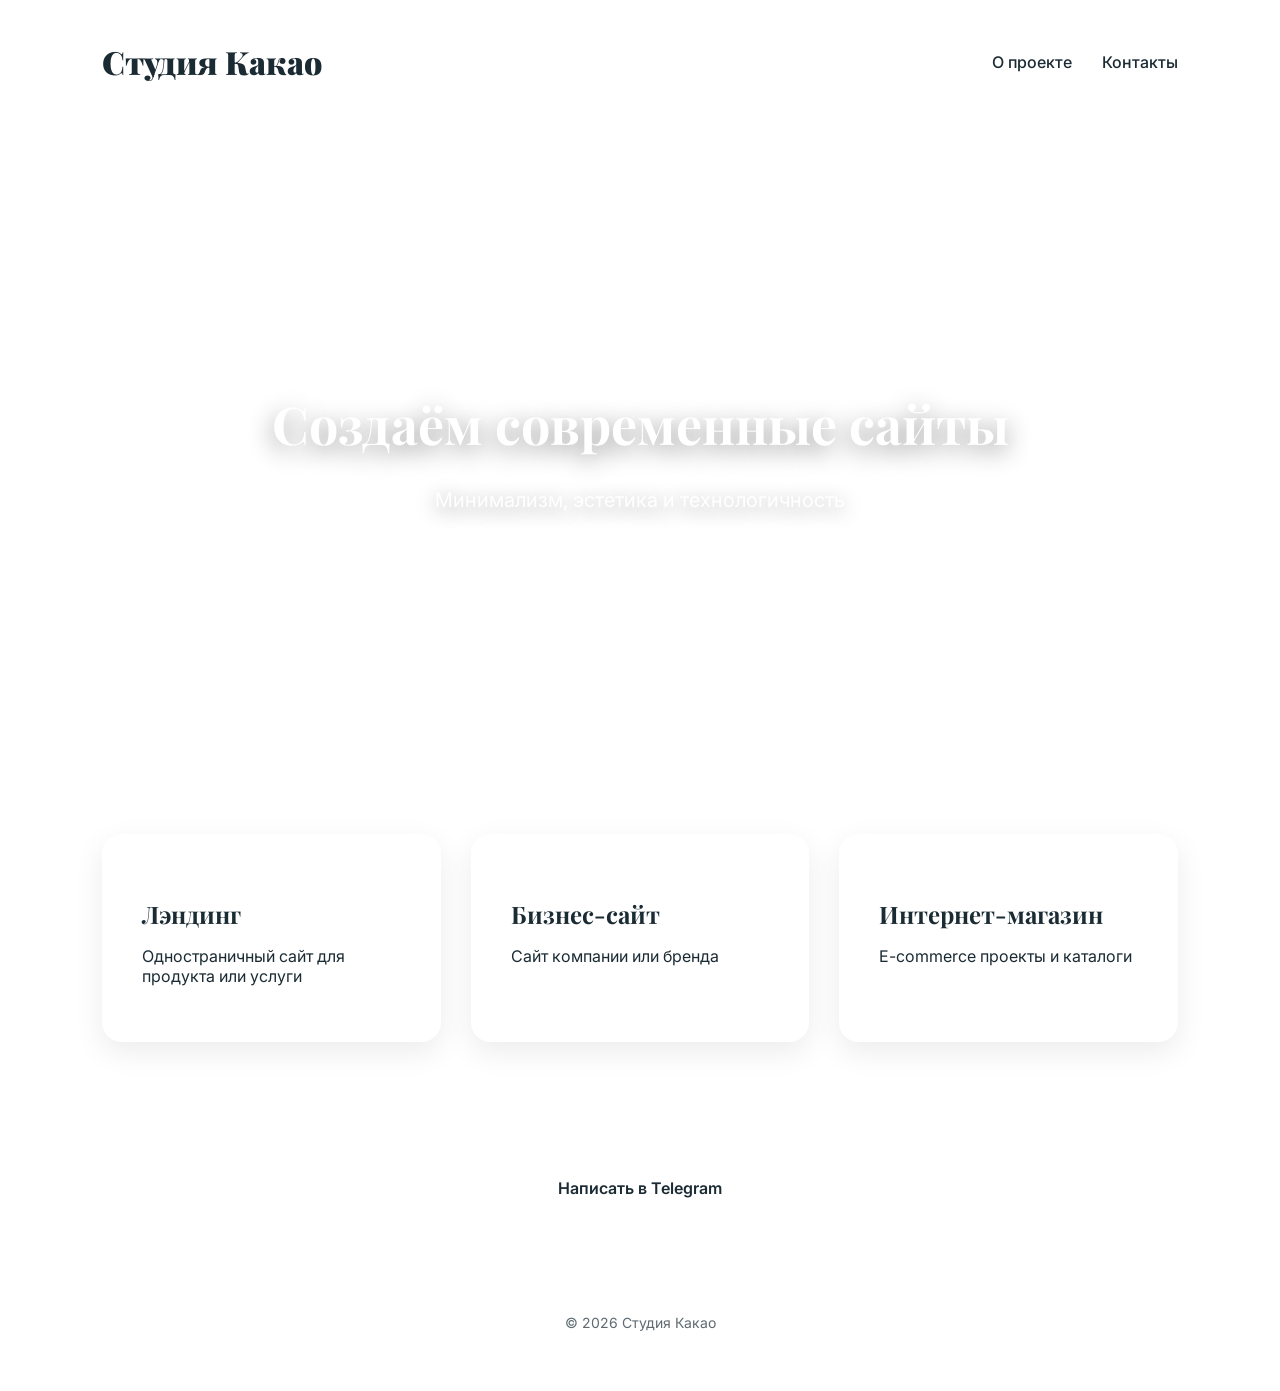
==== about.html @ 7299451a "Add files via upload" ====
<!DOCTYPE html>

<html lang="ru">
<head>

<meta charset="UTF-8">
<meta name="viewport" content="width=device-width, initial-scale=1.0">

<title>Студия Какао</title>

<link href="https://fonts.googleapis.com/css2?family=Playfair+Display:wght@600;700;900&family=Inter:wght@300;400;500;600&display=swap" rel="stylesheet">

<link rel="stylesheet" href="style.css">

</head>

<body>

<nav>

<div class="logo">
<svg width="240" height="60" viewBox="0 0 240 60">
<text x="0" y="45" font-family="Playfair Display" font-size="32" font-weight="900" fill="#1B2B34">
Студия Какао
</text>
</svg>
</div>

<ul>
<li><a href="about.html">О проекте</a></li>
<li><a href="contacts.html">Контакты</a></li>
</ul>

</nav>

<section class="hero">

<h1 class="fade-in">
Создаём современные сайты
</h1>

<p class="fade-in">
Минимализм, эстетика и технологичность
</p>

</section>

<section class="services">

<div class="service-card fade-in">
<h3>Лэндинг</h3>
<p>Одностраничный сайт для продукта или услуги</p>
</div>

<div class="service-card fade-in">
<h3>Бизнес-сайт</h3>
<p>Сайт компании или бренда</p>
</div>

<div class="service-card fade-in">
<h3>Интернет-магазин</h3>
<p>E-commerce проекты и каталоги</p>
</div>

</section>

<a class="telegram-button fade-in"
href="https://t.me/YOUR_USERNAME"
target="_blank">

Написать в Telegram

</a>

<footer>
© 2026 Студия Какао
</footer>

<script src="script.js"></script>

</body>
</html>
---- style.css ----
/* Базовые стили */

body{
margin:0;
font-family:Inter,sans-serif;

background:url(background.jpg);
background-size:cover;
background-position:center;
background-attachment:fixed;

color:#1B2B34;
}

/* Навигация */

nav{
display:flex;
justify-content:space-between;
align-items:center;
padding:30px 8%;
}

nav ul{
display:flex;
gap:30px;
list-style:none;
margin:0;
padding:0;
}

nav a{
text-decoration:none;
color:#1B2B34;
font-weight:500;
transition:0.3s;
}

nav a:hover{
opacity:0.7;
}

/* Hero */

.hero{
height:70vh;
display:flex;
flex-direction:column;
justify-content:center;
align-items:center;
text-align:center;
padding:0 20px;
}

.hero h1{
font-size:52px;
font-family:Playfair Display,serif;
color:#ffffff;
text-shadow:0 6px 25px rgba(0,0,0,0.45);
margin-bottom:10px;
}

.hero p{
color:#ffffff;
font-size:20px;
text-shadow:0 4px 20px rgba(0,0,0,0.45);
max-width:600px;
}

/* Блок услуг */

.services{
display:grid;
grid-template-columns:repeat(auto-fit,minmax(250px,1fr));
gap:30px;
padding:80px 8%;
}

.service-card{
background:rgba(255,255,255,0.35);
backdrop-filter:blur(12px);
padding:40px;
border-radius:20px;
transition:0.35s;
box-shadow:0 10px 30px rgba(0,0,0,0.08);
}

.service-card:hover{
transform:translateY(-8px);
box-shadow:0 20px 45px rgba(0,0,0,0.15);
}

.service-card h3{
font-family:Playfair Display,serif;
font-size:24px;
margin-bottom:10px;
}

/* Кнопка Telegram */

.telegram-button{
display:block;
margin:40px auto;
width:240px;
text-align:center;
padding:16px;

border-radius:40px;

background:rgba(255,255,255,0.45);
backdrop-filter:blur(14px);

text-decoration:none;

color:#1B2B34;
font-weight:600;

transition:0.3s;
}

.telegram-button:hover{
transform:scale(1.05);
box-shadow:0 10px 25px rgba(0,0,0,0.15);
}

/* Страницы */

.page{
padding:120px 8%;
max-width:900px;
margin:auto;
}

.page h1{
font-family:Playfair Display,serif;
font-size:44px;
margin-bottom:20px;
}

/* Блоки "о проекте" */

.about-grid{
display:grid;
grid-template-columns:repeat(auto-fit,minmax(250px,1fr));
gap:30px;
margin-top:40px;
}

.about-card{
background:rgba(255,255,255,0.35);
padding:30px;
border-radius:16px;
transition:0.35s;
box-shadow:0 10px 30px rgba(0,0,0,0.08);
}

.about-card:hover{
transform:translateY(-8px);
box-shadow:0 20px 40px rgba(0,0,0,0.12);
}

.about-card h3{
font-family:Playfair Display,serif;
margin-bottom:10px;
}

/* Контакты */

.contact-card{
margin-top:20px;
padding:20px;
background:rgba(255,255,255,0.45);
border-radius:14px;
box-shadow:0 8px 25px rgba(0,0,0,0.08);
}

.contact-card a{
color:#1B2B34;
text-decoration:none;
font-weight:500;
}

.contact-card a:hover{
text-decoration:underline;
}

/* Footer */

footer{
text-align:center;
padding:60px 0;
opacity:0.7;
font-size:14px;
}

/* Анимация появления */

.fade-in{
opacity:0;
transform:translateY(40px);
transition:1s;
}

.fade-in.visible{
opacity:1;
transform:none;
}

/* Адаптивность */

@media(max-width:768px){

.hero h1{
font-size:36px;
}

.hero p{
font-size:18px;
}

nav{
flex-direction:column;
gap:15px;
}

.services{
padding:60px 6%;
}

.page{
padding:100px 6%;
}

}
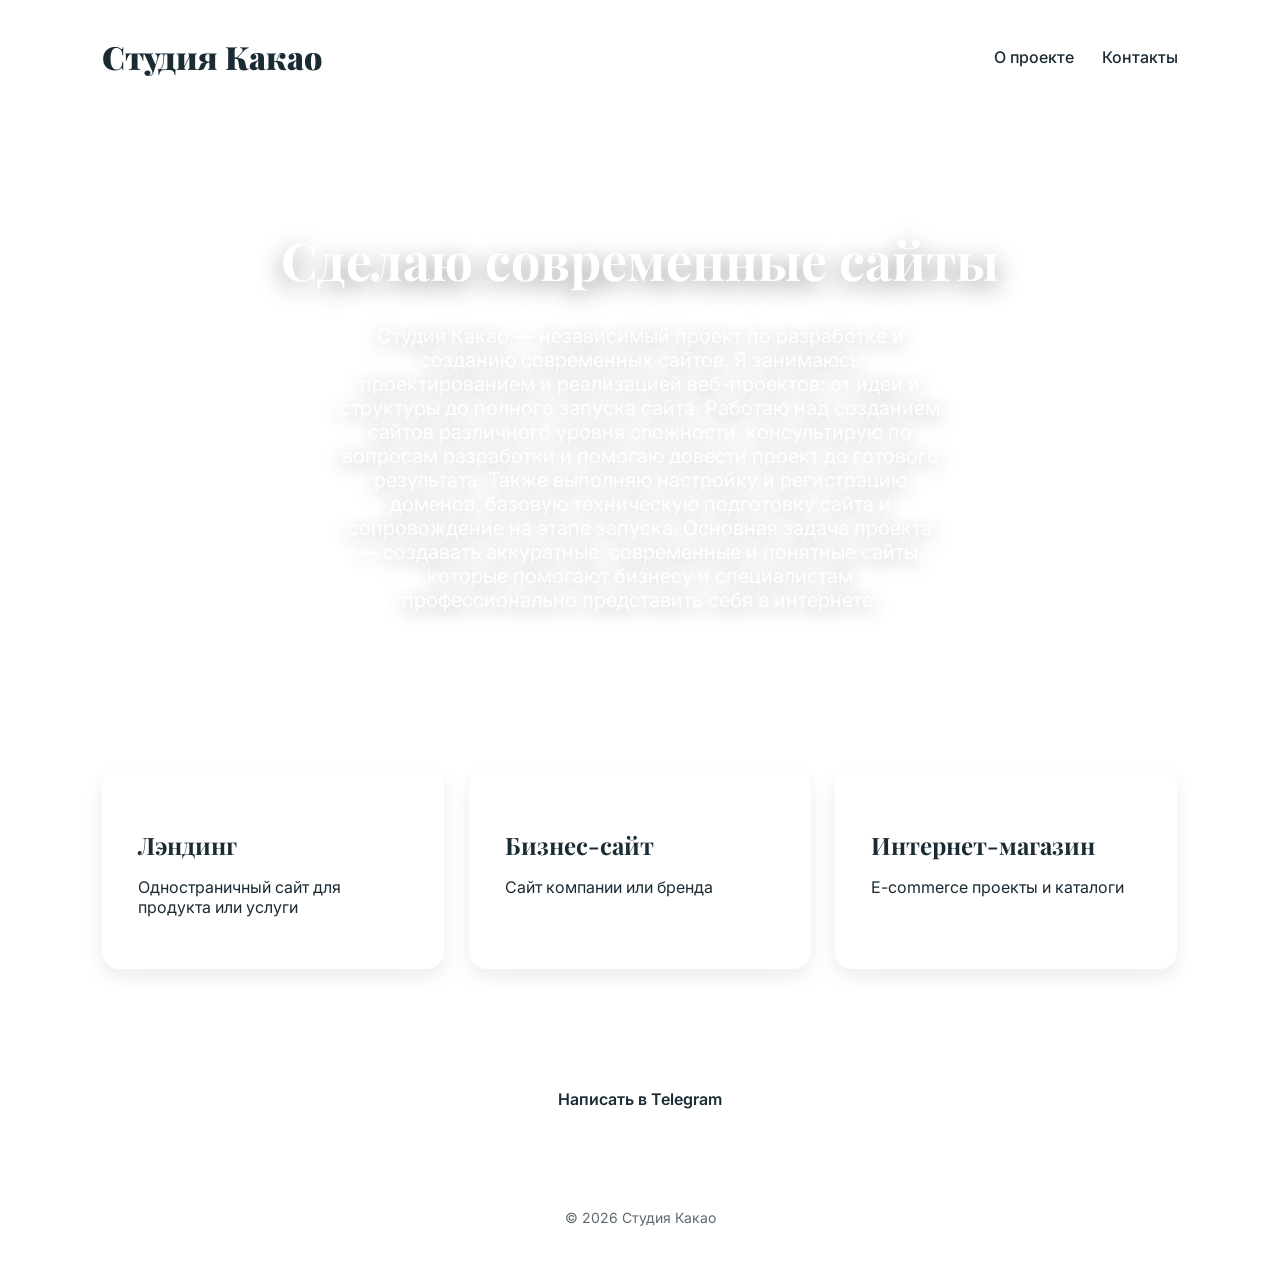
==== commit 1e46110f: "Update about.html" ====
--- a/about.html
+++ b/about.html
@@ -36,11 +36,17 @@
 <section class="hero">
 
 <h1 class="fade-in">
-Создаём современные сайты
+Сделаю современные сайты
 </h1>
 
 <p class="fade-in">
-Минимализм, эстетика и технологичность
+Студия Какао — независимый проект по разработке и созданию современных сайтов.
+
+Я занимаюсь проектированием и реализацией веб-проектов: от идеи и структуры до полного запуска сайта. Работаю над созданием сайтов различного уровня сложности, консультирую по вопросам разработки и помогаю довести проект до готового результата.
+
+Также выполняю настройку и регистрацию доменов, базовую техническую подготовку сайта и сопровождение на этапе запуска.
+
+Основная задача проекта — создавать аккуратные, современные и понятные сайты, которые помогают бизнесу и специалистам профессионально представить себя в интернете.
 </p>
 
 </section>
@@ -80,3 +86,4 @@
 
 </body>
 </html>
+
--- a/style.css
+++ b/style.css
@@ -7,9 +7,9 @@
 background:url(background.jpg);
 background-size:cover;
 background-position:center;
-background-attachment:fixed;
 
 color:#1B2B34;
+overflow-x:hidden;
 }
 
 /* Навигация */
@@ -18,12 +18,12 @@
 display:flex;
 justify-content:space-between;
 align-items:center;
-padding:30px 8%;
+padding:25px 8%;
 }
 
 nav ul{
 display:flex;
-gap:30px;
+gap:28px;
 list-style:none;
 margin:0;
 padding:0;
@@ -33,17 +33,17 @@
 text-decoration:none;
 color:#1B2B34;
 font-weight:500;
-transition:0.3s;
+transition:opacity .3s;
 }
 
 nav a:hover{
-opacity:0.7;
-}
-
-/* Hero */
+opacity:.7;
+}
+
+/* HERO */
 
 .hero{
-height:70vh;
+min-height:65vh;
 display:flex;
 flex-direction:column;
 justify-content:center;
@@ -53,182 +53,278 @@
 }
 
 .hero h1{
+
 font-size:52px;
 font-family:Playfair Display,serif;
+
 color:#ffffff;
-text-shadow:0 6px 25px rgba(0,0,0,0.45);
+
+text-shadow:0 6px 25px rgba(0,0,0,.45);
+
 margin-bottom:10px;
 }
 
 .hero p{
+
 color:#ffffff;
+
 font-size:20px;
-text-shadow:0 4px 20px rgba(0,0,0,0.45);
+
+text-shadow:0 4px 20px rgba(0,0,0,.45);
+
 max-width:600px;
+
 }
 
 /* Блок услуг */
 
 .services{
+
 display:grid;
 grid-template-columns:repeat(auto-fit,minmax(250px,1fr));
-gap:30px;
-padding:80px 8%;
+
+gap:24px;
+
+padding:70px 8%;
+
 }
 
 .service-card{
-background:rgba(255,255,255,0.35);
-backdrop-filter:blur(12px);
-padding:40px;
-border-radius:20px;
-transition:0.35s;
-box-shadow:0 10px 30px rgba(0,0,0,0.08);
+
+background:rgba(255,255,255,.35);
+
+padding:36px;
+
+border-radius:18px;
+
+transition:transform .25s;
+
+box-shadow:0 8px 20px rgba(0,0,0,.08);
+
 }
 
 .service-card:hover{
-transform:translateY(-8px);
-box-shadow:0 20px 45px rgba(0,0,0,0.15);
+
+transform:translateY(-6px);
+
 }
 
 .service-card h3{
+
 font-family:Playfair Display,serif;
+
 font-size:24px;
+
 margin-bottom:10px;
-}
-
-/* Кнопка Telegram */
+
+}
+
+/* Telegram кнопка */
 
 .telegram-button{
+
 display:block;
-margin:40px auto;
-width:240px;
+
+margin:35px auto;
+
+width:220px;
+
 text-align:center;
-padding:16px;
+
+padding:15px;
 
 border-radius:40px;
 
-background:rgba(255,255,255,0.45);
-backdrop-filter:blur(14px);
+background:rgba(255,255,255,.45);
 
 text-decoration:none;
 
 color:#1B2B34;
+
 font-weight:600;
 
-transition:0.3s;
+transition:transform .25s;
+
 }
 
 .telegram-button:hover{
+
 transform:scale(1.05);
-box-shadow:0 10px 25px rgba(0,0,0,0.15);
-}
-
-/* Страницы */
+
+}
+
+/* Страница */
 
 .page{
-padding:120px 8%;
+
+padding:110px 8%;
+
 max-width:900px;
+
 margin:auto;
+
 }
 
 .page h1{
+
 font-family:Playfair Display,serif;
+
 font-size:44px;
+
 margin-bottom:20px;
-}
-
-/* Блоки "о проекте" */
+
+}
+
+/* Карточки */
 
 .about-grid{
+
 display:grid;
+
 grid-template-columns:repeat(auto-fit,minmax(250px,1fr));
-gap:30px;
-margin-top:40px;
+
+gap:24px;
+
+margin-top:35px;
+
 }
 
 .about-card{
-background:rgba(255,255,255,0.35);
-padding:30px;
+
+background:rgba(255,255,255,.35);
+
+padding:28px;
+
 border-radius:16px;
-transition:0.35s;
-box-shadow:0 10px 30px rgba(0,0,0,0.08);
+
+transition:transform .25s;
+
+box-shadow:0 8px 20px rgba(0,0,0,.08);
+
 }
 
 .about-card:hover{
-transform:translateY(-8px);
-box-shadow:0 20px 40px rgba(0,0,0,0.12);
+
+transform:translateY(-6px);
+
 }
 
 .about-card h3{
+
 font-family:Playfair Display,serif;
+
 margin-bottom:10px;
+
 }
 
 /* Контакты */
 
 .contact-card{
-margin-top:20px;
-padding:20px;
-background:rgba(255,255,255,0.45);
+
+margin-top:18px;
+
+padding:18px;
+
+background:rgba(255,255,255,.45);
+
 border-radius:14px;
-box-shadow:0 8px 25px rgba(0,0,0,0.08);
+
+box-shadow:0 6px 16px rgba(0,0,0,.08);
+
 }
 
 .contact-card a{
+
 color:#1B2B34;
+
 text-decoration:none;
+
 font-weight:500;
+
 }
 
 .contact-card a:hover{
+
 text-decoration:underline;
+
 }
 
 /* Footer */
 
 footer{
+
 text-align:center;
-padding:60px 0;
-opacity:0.7;
+
+padding:50px 0;
+
+opacity:.7;
+
 font-size:14px;
+
 }
 
 /* Анимация появления */
 
 .fade-in{
+
 opacity:0;
-transform:translateY(40px);
-transition:1s;
+
+transform:translateY(30px);
+
+transition:opacity .6s ease, transform .6s ease;
+
+will-change:opacity, transform;
+
 }
 
 .fade-in.visible{
+
 opacity:1;
+
 transform:none;
-}
-
-/* Адаптивность */
+
+}
+
+/* Мобильная оптимизация */
 
 @media(max-width:768px){
 
 .hero h1{
-font-size:36px;
+
+font-size:34px;
+
 }
 
 .hero p{
+
 font-size:18px;
+
 }
 
 nav{
+
 flex-direction:column;
+
 gap:15px;
+
 }
 
 .services{
-padding:60px 6%;
+
+padding:50px 6%;
+
 }
 
 .page{
-padding:100px 6%;
-}
-
-}
+
+padding:90px 6%;
+
+}
+
+.service-card{
+
+padding:28px;
+
+}
+
+}
